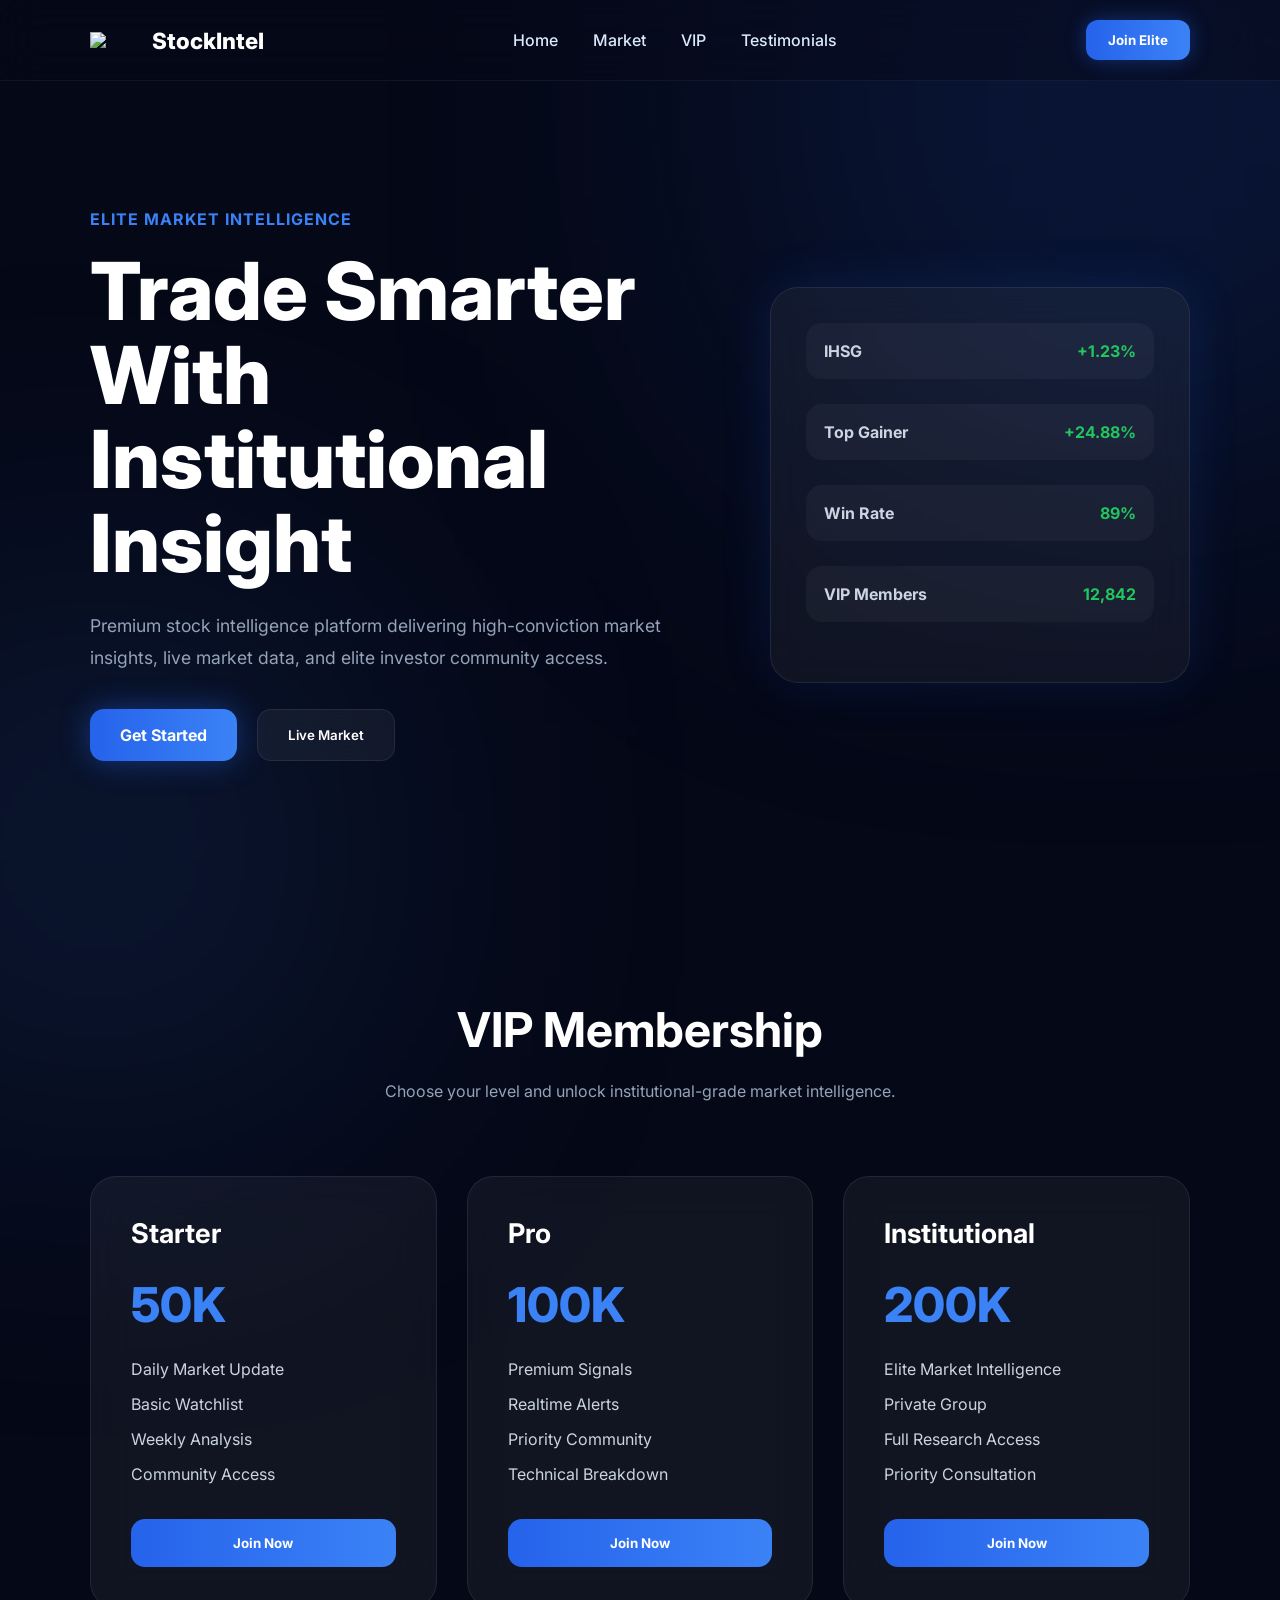
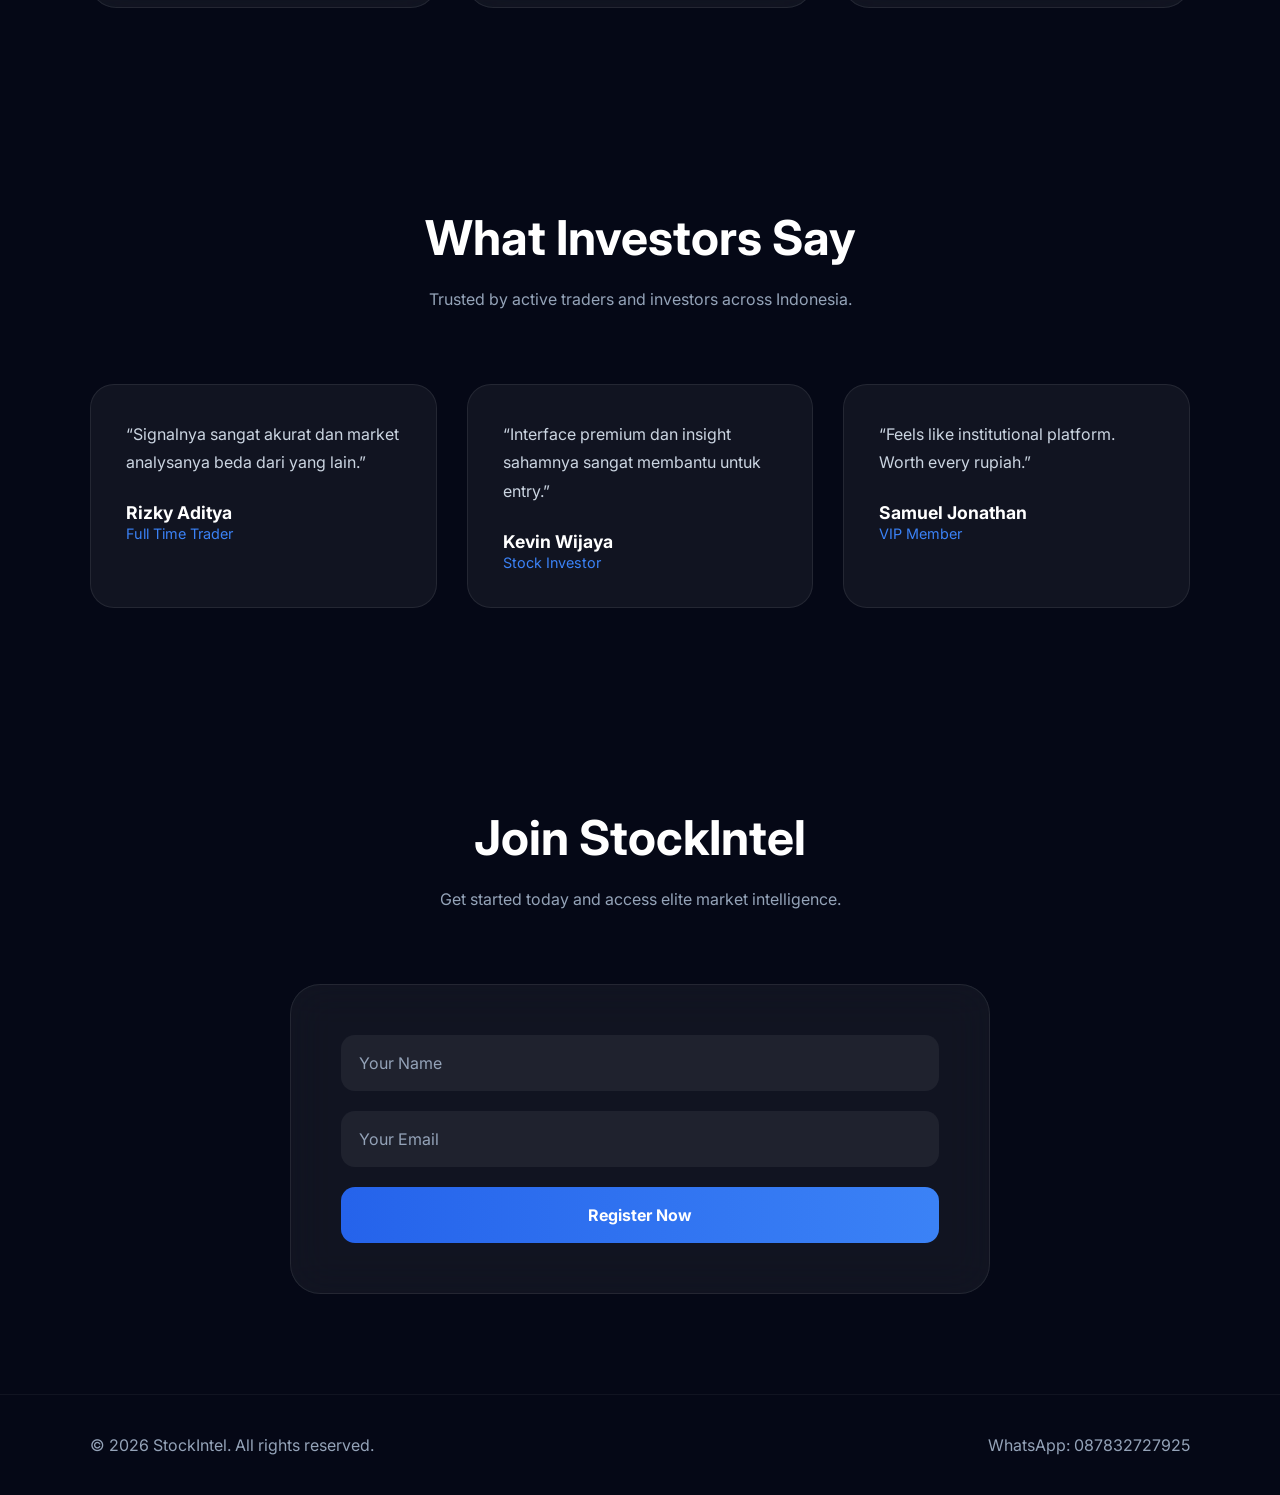
==== index.html @ 88338ad4 "Create index.html" ====
<!DOCTYPE html>
<html lang="en">
<head>
<meta charset="UTF-8" />
<meta name="viewport" content="width=device-width, initial-scale=1.0"/>

<title>StockIntel — Trade Smarter</title>

<link rel="preconnect" href="https://fonts.googleapis.com">
<link href="https://fonts.googleapis.com/css2?family=Inter:wght@300;400;500;600;700;800&display=swap" rel="stylesheet">

<style>

*{
margin:0;
padding:0;
box-sizing:border-box;
font-family:'Inter',sans-serif;
scroll-behavior:smooth;
}

body{
background:#050816;
color:white;
overflow-x:hidden;
}

/* SCROLLBAR */

::-webkit-scrollbar{
width:8px;
}

::-webkit-scrollbar-thumb{
background:#2563eb;
border-radius:20px;
}

/* BACKGROUND */

.bg-glow{
position:fixed;
width:700px;
height:700px;
background:#2563eb;
filter:blur(180px);
opacity:.18;
top:-250px;
right:-200px;
z-index:-1;
}

.bg-glow2{
position:fixed;
width:500px;
height:500px;
background:#3b82f6;
filter:blur(160px);
opacity:.15;
bottom:-200px;
left:-150px;
z-index:-1;
}

/* NAVBAR */

nav{
position:fixed;
top:0;
width:100%;
padding:20px 7%;
display:flex;
justify-content:space-between;
align-items:center;
backdrop-filter:blur(20px);
background:rgba(7,10,25,.45);
border-bottom:1px solid rgba(255,255,255,.05);
z-index:999;
}

.logo{
display:flex;
align-items:center;
gap:12px;
font-size:1.4rem;
font-weight:800;
color:white;
}

.logo img{
width:50px;
}

.nav-links{
display:flex;
gap:35px;
}

.nav-links a{
text-decoration:none;
color:#dbeafe;
font-weight:500;
transition:.3s;
}

.nav-links a:hover{
color:#3b82f6;
}

.nav-btn{
padding:12px 22px;
background:linear-gradient(to right,#2563eb,#3b82f6);
border:none;
border-radius:12px;
color:white;
font-weight:700;
cursor:pointer;
transition:.3s;
box-shadow:0 0 20px rgba(37,99,235,.4);
}

.nav-btn:hover{
transform:translateY(-3px);
}

/* HERO */

.hero{
min-height:100vh;
display:flex;
align-items:center;
justify-content:space-between;
padding:150px 7% 80px;
gap:60px;
}

.hero-text{
max-width:620px;
animation:fadeUp 1s ease;
}

.hero-text span{
color:#3b82f6;
font-weight:700;
letter-spacing:1px;
}

.hero-text h1{
font-size:5rem;
line-height:1.05;
margin-top:20px;
font-weight:800;
}

.hero-text p{
margin-top:25px;
font-size:1.1rem;
line-height:1.8;
color:#94a3b8;
}

.hero-buttons{
display:flex;
gap:20px;
margin-top:35px;
}

.btn-primary{
padding:16px 30px;
background:linear-gradient(to right,#2563eb,#3b82f6);
border:none;
border-radius:14px;
color:white;
font-weight:700;
cursor:pointer;
font-size:1rem;
box-shadow:0 0 30px rgba(37,99,235,.45);
transition:.3s;
}

.btn-primary:hover{
transform:translateY(-4px);
}

.btn-secondary{
padding:16px 30px;
background:rgba(255,255,255,.05);
border:1px solid rgba(255,255,255,.08);
backdrop-filter:blur(20px);
border-radius:14px;
color:white;
font-weight:600;
cursor:pointer;
transition:.3s;
}

.btn-secondary:hover{
background:rgba(255,255,255,.08);
}

.hero-card{
width:450px;
background:rgba(255,255,255,.05);
backdrop-filter:blur(20px);
border:1px solid rgba(255,255,255,.08);
border-radius:28px;
padding:35px;
box-shadow:0 0 50px rgba(37,99,235,.15);
animation:float 5s ease-in-out infinite;
}

.market-box{
display:flex;
justify-content:space-between;
margin-bottom:25px;
padding:18px;
background:rgba(255,255,255,.04);
border-radius:16px;
}

.market-box h3{
font-size:1rem;
color:#cbd5e1;
}

.market-box span{
color:#22c55e;
font-weight:700;
}

/* SECTION */

section{
padding:100px 7%;
}

.section-title{
text-align:center;
margin-bottom:70px;
}

.section-title h2{
font-size:3rem;
margin-bottom:18px;
}

.section-title p{
color:#94a3b8;
max-width:650px;
margin:auto;
line-height:1.8;
}

/* MEMBERSHIP */

.cards{
display:grid;
grid-template-columns:repeat(auto-fit,minmax(280px,1fr));
gap:30px;
}

.card{
background:rgba(255,255,255,.05);
backdrop-filter:blur(20px);
border:1px solid rgba(255,255,255,.08);
padding:40px;
border-radius:26px;
transition:.4s;
position:relative;
overflow:hidden;
}

.card:hover{
transform:translateY(-10px);
border-color:#3b82f6;
}

.card h3{
font-size:1.7rem;
margin-bottom:10px;
}

.price{
font-size:3rem;
font-weight:800;
margin:25px 0;
color:#3b82f6;
}

.card ul{
list-style:none;
display:flex;
flex-direction:column;
gap:15px;
color:#cbd5e1;
margin-bottom:35px;
}

.card button{
width:100%;
padding:16px;
border:none;
border-radius:14px;
background:linear-gradient(to right,#2563eb,#3b82f6);
color:white;
font-weight:700;
cursor:pointer;
}

/* TESTIMONIAL */

.testimonials{
display:grid;
grid-template-columns:repeat(auto-fit,minmax(300px,1fr));
gap:30px;
}

.testi{
background:rgba(255,255,255,.05);
padding:35px;
border-radius:24px;
border:1px solid rgba(255,255,255,.08);
}

.testi p{
line-height:1.8;
color:#cbd5e1;
margin-bottom:25px;
}

.testi h4{
font-size:1.1rem;
}

.testi span{
color:#3b82f6;
font-size:.9rem;
}

/* FORM */

.form-box{
max-width:700px;
margin:auto;
background:rgba(255,255,255,.05);
padding:50px;
border-radius:30px;
border:1px solid rgba(255,255,255,.08);
backdrop-filter:blur(20px);
}

form{
display:flex;
flex-direction:column;
gap:20px;
}

input{
padding:18px;
border:none;
outline:none;
background:rgba(255,255,255,.06);
border-radius:14px;
color:white;
font-size:1rem;
}

input::placeholder{
color:#94a3b8;
}

form button{
padding:18px;
border:none;
border-radius:14px;
background:linear-gradient(to right,#2563eb,#3b82f6);
color:white;
font-weight:700;
font-size:1rem;
cursor:pointer;
}

/* FOOTER */

footer{
padding:40px 7%;
border-top:1px solid rgba(255,255,255,.05);
display:flex;
justify-content:space-between;
flex-wrap:wrap;
gap:20px;
color:#94a3b8;
}

/* ANIMATION */

@keyframes fadeUp{
from{
opacity:0;
transform:translateY(40px);
}
to{
opacity:1;
transform:translateY(0);
}
}

@keyframes float{
0%{
transform:translateY(0px);
}
50%{
transform:translateY(-15px);
}
100%{
transform:translateY(0px);
}
}

/* MOBILE */

@media(max-width:991px){

.hero{
flex-direction:column;
text-align:center;
padding-top:140px;
}

.hero-text h1{
font-size:3.5rem;
}

.hero-buttons{
justify-content:center;
}

.hero-card{
width:100%;
}

.nav-links{
display:none;
}

}

</style>
</head>

<body>

<div class="bg-glow"></div>
<div class="bg-glow2"></div>

<nav>

<div class="logo">
<img src="logo.png">
<span>StockIntel</span>
</div>

<div class="nav-links">
<a href="#">Home</a>
<a href="#market">Market</a>
<a href="#vip">VIP</a>
<a href="#testimonials">Testimonials</a>
</div>

<button class="nav-btn">Join Elite</button>

</nav>

<section class="hero">

<div class="hero-text">

<span>ELITE MARKET INTELLIGENCE</span>

<h1>
Trade Smarter <br>
With Institutional Insight
</h1>

<p>
Premium stock intelligence platform delivering high-conviction market insights, live market data, and elite investor community access.
</p>

<div class="hero-buttons">

<button class="btn-primary">
Get Started
</button>

<button class="btn-secondary">
Live Market
</button>

</div>

</div>

<div class="hero-card">

<div class="market-box">
<div>
<h3>IHSG</h3>
</div>
<span>+1.23%</span>
</div>

<div class="market-box">
<div>
<h3>Top Gainer</h3>
</div>
<span>+24.88%</span>
</div>

<div class="market-box">
<div>
<h3>Win Rate</h3>
</div>
<span>89%</span>
</div>

<div class="market-box">
<div>
<h3>VIP Members</h3>
</div>
<span>12,842</span>
</div>

</div>

</section>

<section id="vip">

<div class="section-title">

<h2>VIP Membership</h2>

<p>
Choose your level and unlock institutional-grade market intelligence.
</p>

</div>

<div class="cards">

<div class="card">

<h3>Starter</h3>

<div class="price">
50K
</div>

<ul>
<li>Daily Market Update</li>
<li>Basic Watchlist</li>
<li>Weekly Analysis</li>
<li>Community Access</li>
</ul>

<button>Join Now</button>

</div>

<div class="card">

<h3>Pro</h3>

<div class="price">
100K
</div>

<ul>
<li>Premium Signals</li>
<li>Realtime Alerts</li>
<li>Priority Community</li>
<li>Technical Breakdown</li>
</ul>

<button>Join Now</button>

</div>

<div class="card">

<h3>Institutional</h3>

<div class="price">
200K
</div>

<ul>
<li>Elite Market Intelligence</li>
<li>Private Group</li>
<li>Full Research Access</li>
<li>Priority Consultation</li>
</ul>

<button>Join Now</button>

</div>

</div>

</section>

<section id="testimonials">

<div class="section-title">

<h2>What Investors Say</h2>

<p>
Trusted by active traders and investors across Indonesia.
</p>

</div>

<div class="testimonials">

<div class="testi">
<p>
“Signalnya sangat akurat dan market analysanya beda dari yang lain.”
</p>
<h4>Rizky Aditya</h4>
<span>Full Time Trader</span>
</div>

<div class="testi">
<p>
“Interface premium dan insight sahamnya sangat membantu untuk entry.”
</p>
<h4>Kevin Wijaya</h4>
<span>Stock Investor</span>
</div>

<div class="testi">
<p>
“Feels like institutional platform. Worth every rupiah.”
</p>
<h4>Samuel Jonathan</h4>
<span>VIP Member</span>
</div>

</div>

</section>

<section>

<div class="section-title">

<h2>Join StockIntel</h2>

<p>
Get started today and access elite market intelligence.
</p>

</div>

<div class="form-box">

<form id="form">

<input type="text" placeholder="Your Name" required>
<input type="email" placeholder="Your Email" required>

<button type="submit">
Register Now
</button>

</form>

</div>

</section>

<footer>

<div>
© 2026 StockIntel. All rights reserved.
</div>

<div>
WhatsApp: 087832727925
</div>

</footer>

<script>

document.querySelectorAll("button").forEach(btn=>{

btn.addEventListener("mouseenter",()=>{
btn.style.transform="translateY(-4px)";
})

btn.addEventListener("mouseleave",()=>{
btn.style.transform="translateY(0px)";
})

})

document.getElementById("form").addEventListener("submit",(e)=>{

e.preventDefault()

window.open("https://wa.me/6287832727925","_blank")

})

</script>

</body>
</html>
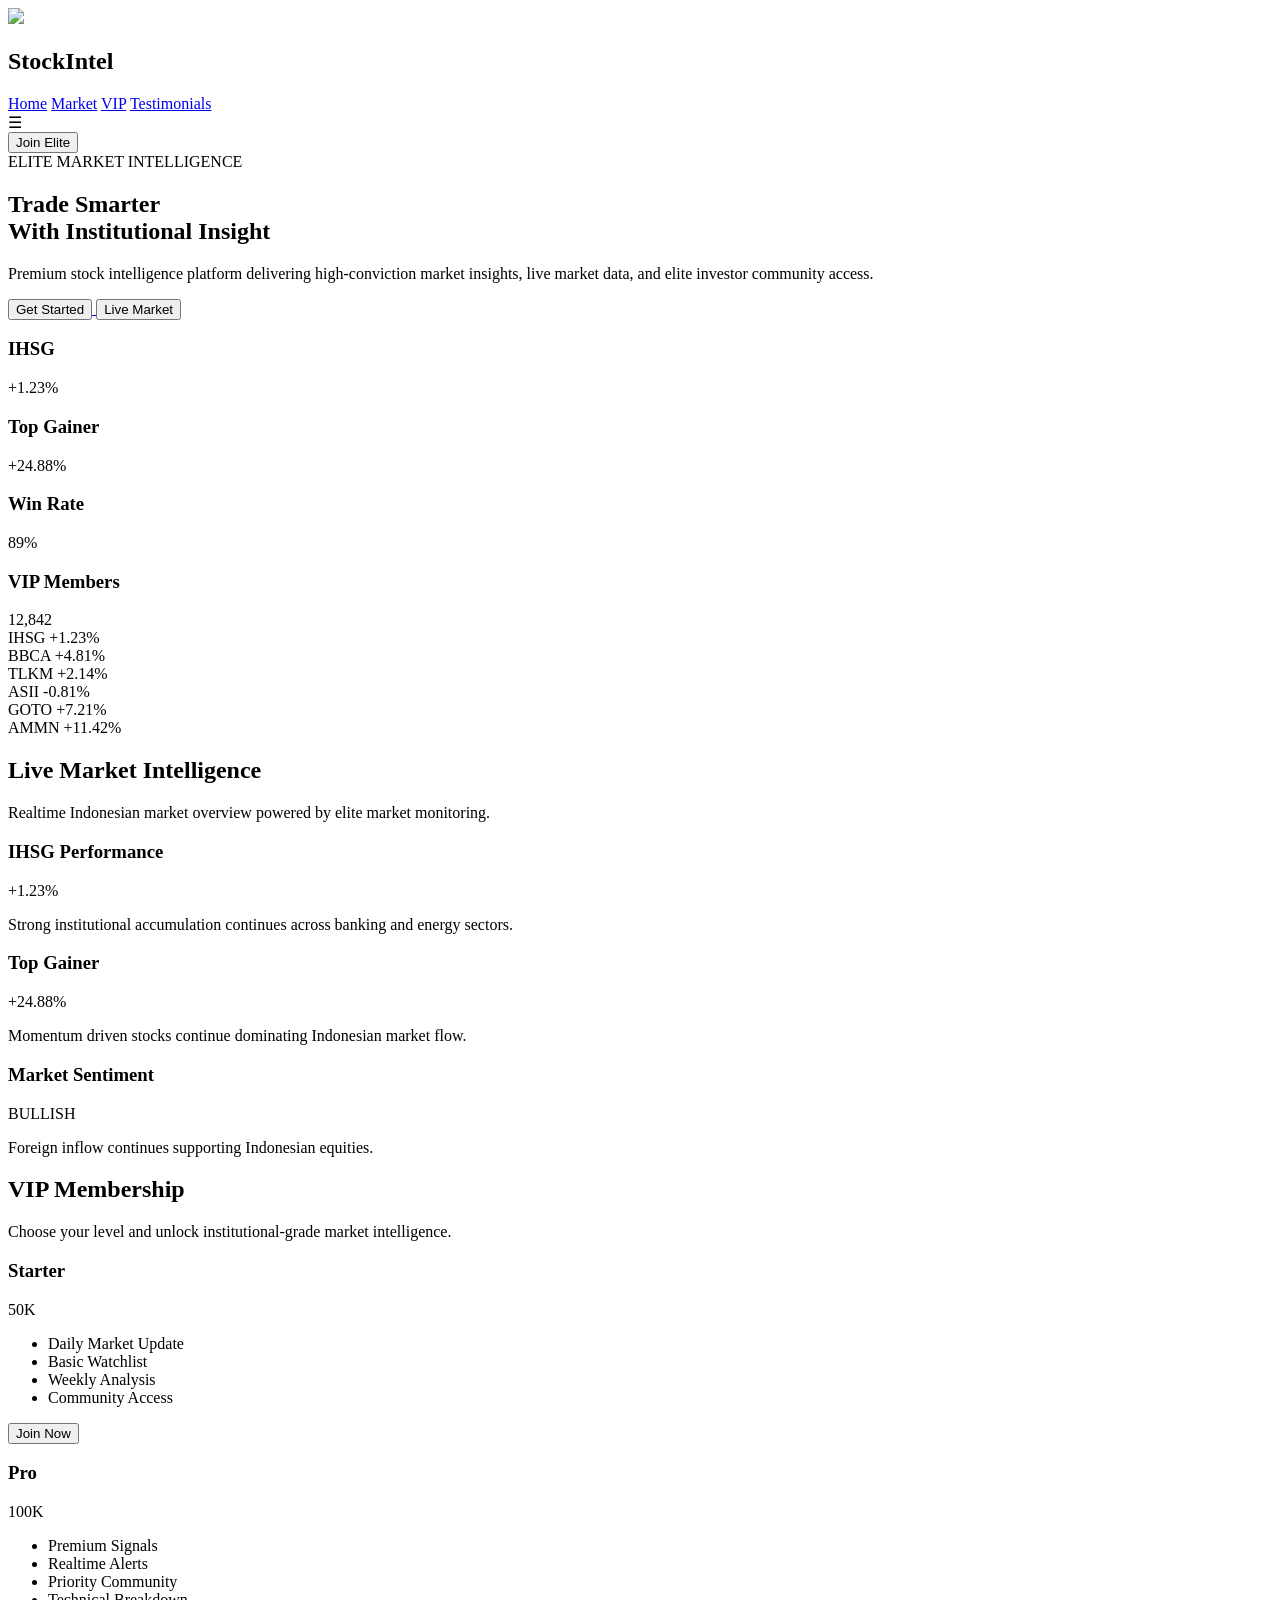
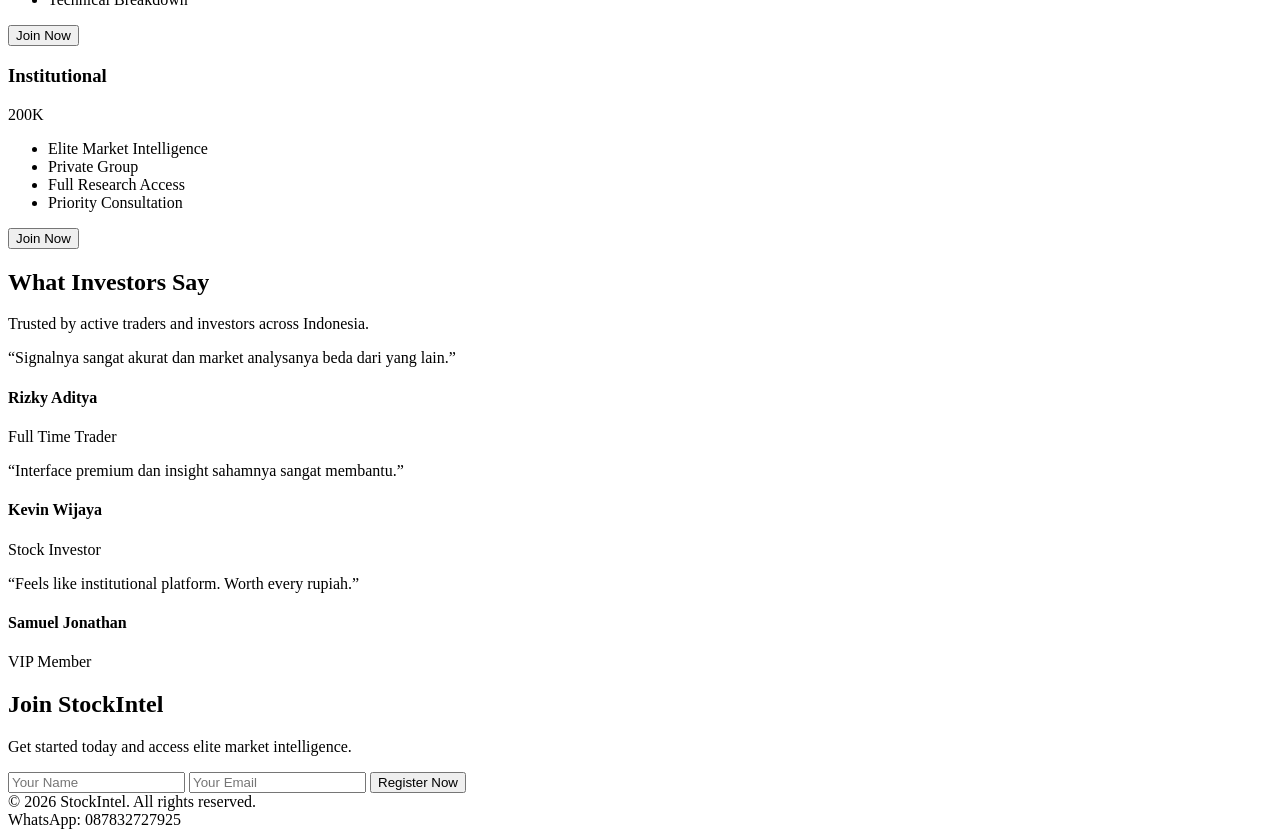
==== commit 17416d32: "Update index.html" ====
--- a/index.html
+++ b/index.html
@@ -1,451 +1,17 @@
 <!DOCTYPE html>
 <html lang="en">
 <head>
-<meta charset="UTF-8" />
-<meta name="viewport" content="width=device-width, initial-scale=1.0"/>
+
+<meta charset="UTF-8">
+<meta name="viewport" content="width=device-width, initial-scale=1.0">
 
 <title>StockIntel — Trade Smarter</title>
 
 <link rel="preconnect" href="https://fonts.googleapis.com">
 <link href="https://fonts.googleapis.com/css2?family=Inter:wght@300;400;500;600;700;800&display=swap" rel="stylesheet">
 
-<style>
-
-*{
-margin:0;
-padding:0;
-box-sizing:border-box;
-font-family:'Inter',sans-serif;
-scroll-behavior:smooth;
-}
-
-body{
-background:#050816;
-color:white;
-overflow-x:hidden;
-}
-
-/* SCROLLBAR */
-
-::-webkit-scrollbar{
-width:8px;
-}
-
-::-webkit-scrollbar-thumb{
-background:#2563eb;
-border-radius:20px;
-}
-
-/* BACKGROUND */
-
-.bg-glow{
-position:fixed;
-width:700px;
-height:700px;
-background:#2563eb;
-filter:blur(180px);
-opacity:.18;
-top:-250px;
-right:-200px;
-z-index:-1;
-}
-
-.bg-glow2{
-position:fixed;
-width:500px;
-height:500px;
-background:#3b82f6;
-filter:blur(160px);
-opacity:.15;
-bottom:-200px;
-left:-150px;
-z-index:-1;
-}
-
-/* NAVBAR */
-
-nav{
-position:fixed;
-top:0;
-width:100%;
-padding:20px 7%;
-display:flex;
-justify-content:space-between;
-align-items:center;
-backdrop-filter:blur(20px);
-background:rgba(7,10,25,.45);
-border-bottom:1px solid rgba(255,255,255,.05);
-z-index:999;
-}
-
-.logo{
-display:flex;
-align-items:center;
-gap:12px;
-font-size:1.4rem;
-font-weight:800;
-color:white;
-}
-
-.logo img{
-width:50px;
-}
-
-.nav-links{
-display:flex;
-gap:35px;
-}
-
-.nav-links a{
-text-decoration:none;
-color:#dbeafe;
-font-weight:500;
-transition:.3s;
-}
-
-.nav-links a:hover{
-color:#3b82f6;
-}
-
-.nav-btn{
-padding:12px 22px;
-background:linear-gradient(to right,#2563eb,#3b82f6);
-border:none;
-border-radius:12px;
-color:white;
-font-weight:700;
-cursor:pointer;
-transition:.3s;
-box-shadow:0 0 20px rgba(37,99,235,.4);
-}
-
-.nav-btn:hover{
-transform:translateY(-3px);
-}
-
-/* HERO */
-
-.hero{
-min-height:100vh;
-display:flex;
-align-items:center;
-justify-content:space-between;
-padding:150px 7% 80px;
-gap:60px;
-}
-
-.hero-text{
-max-width:620px;
-animation:fadeUp 1s ease;
-}
-
-.hero-text span{
-color:#3b82f6;
-font-weight:700;
-letter-spacing:1px;
-}
-
-.hero-text h1{
-font-size:5rem;
-line-height:1.05;
-margin-top:20px;
-font-weight:800;
-}
-
-.hero-text p{
-margin-top:25px;
-font-size:1.1rem;
-line-height:1.8;
-color:#94a3b8;
-}
-
-.hero-buttons{
-display:flex;
-gap:20px;
-margin-top:35px;
-}
-
-.btn-primary{
-padding:16px 30px;
-background:linear-gradient(to right,#2563eb,#3b82f6);
-border:none;
-border-radius:14px;
-color:white;
-font-weight:700;
-cursor:pointer;
-font-size:1rem;
-box-shadow:0 0 30px rgba(37,99,235,.45);
-transition:.3s;
-}
-
-.btn-primary:hover{
-transform:translateY(-4px);
-}
-
-.btn-secondary{
-padding:16px 30px;
-background:rgba(255,255,255,.05);
-border:1px solid rgba(255,255,255,.08);
-backdrop-filter:blur(20px);
-border-radius:14px;
-color:white;
-font-weight:600;
-cursor:pointer;
-transition:.3s;
-}
-
-.btn-secondary:hover{
-background:rgba(255,255,255,.08);
-}
-
-.hero-card{
-width:450px;
-background:rgba(255,255,255,.05);
-backdrop-filter:blur(20px);
-border:1px solid rgba(255,255,255,.08);
-border-radius:28px;
-padding:35px;
-box-shadow:0 0 50px rgba(37,99,235,.15);
-animation:float 5s ease-in-out infinite;
-}
-
-.market-box{
-display:flex;
-justify-content:space-between;
-margin-bottom:25px;
-padding:18px;
-background:rgba(255,255,255,.04);
-border-radius:16px;
-}
-
-.market-box h3{
-font-size:1rem;
-color:#cbd5e1;
-}
-
-.market-box span{
-color:#22c55e;
-font-weight:700;
-}
-
-/* SECTION */
-
-section{
-padding:100px 7%;
-}
-
-.section-title{
-text-align:center;
-margin-bottom:70px;
-}
-
-.section-title h2{
-font-size:3rem;
-margin-bottom:18px;
-}
-
-.section-title p{
-color:#94a3b8;
-max-width:650px;
-margin:auto;
-line-height:1.8;
-}
-
-/* MEMBERSHIP */
-
-.cards{
-display:grid;
-grid-template-columns:repeat(auto-fit,minmax(280px,1fr));
-gap:30px;
-}
-
-.card{
-background:rgba(255,255,255,.05);
-backdrop-filter:blur(20px);
-border:1px solid rgba(255,255,255,.08);
-padding:40px;
-border-radius:26px;
-transition:.4s;
-position:relative;
-overflow:hidden;
-}
-
-.card:hover{
-transform:translateY(-10px);
-border-color:#3b82f6;
-}
-
-.card h3{
-font-size:1.7rem;
-margin-bottom:10px;
-}
-
-.price{
-font-size:3rem;
-font-weight:800;
-margin:25px 0;
-color:#3b82f6;
-}
-
-.card ul{
-list-style:none;
-display:flex;
-flex-direction:column;
-gap:15px;
-color:#cbd5e1;
-margin-bottom:35px;
-}
-
-.card button{
-width:100%;
-padding:16px;
-border:none;
-border-radius:14px;
-background:linear-gradient(to right,#2563eb,#3b82f6);
-color:white;
-font-weight:700;
-cursor:pointer;
-}
-
-/* TESTIMONIAL */
-
-.testimonials{
-display:grid;
-grid-template-columns:repeat(auto-fit,minmax(300px,1fr));
-gap:30px;
-}
-
-.testi{
-background:rgba(255,255,255,.05);
-padding:35px;
-border-radius:24px;
-border:1px solid rgba(255,255,255,.08);
-}
-
-.testi p{
-line-height:1.8;
-color:#cbd5e1;
-margin-bottom:25px;
-}
-
-.testi h4{
-font-size:1.1rem;
-}
-
-.testi span{
-color:#3b82f6;
-font-size:.9rem;
-}
-
-/* FORM */
-
-.form-box{
-max-width:700px;
-margin:auto;
-background:rgba(255,255,255,.05);
-padding:50px;
-border-radius:30px;
-border:1px solid rgba(255,255,255,.08);
-backdrop-filter:blur(20px);
-}
-
-form{
-display:flex;
-flex-direction:column;
-gap:20px;
-}
-
-input{
-padding:18px;
-border:none;
-outline:none;
-background:rgba(255,255,255,.06);
-border-radius:14px;
-color:white;
-font-size:1rem;
-}
-
-input::placeholder{
-color:#94a3b8;
-}
-
-form button{
-padding:18px;
-border:none;
-border-radius:14px;
-background:linear-gradient(to right,#2563eb,#3b82f6);
-color:white;
-font-weight:700;
-font-size:1rem;
-cursor:pointer;
-}
-
-/* FOOTER */
-
-footer{
-padding:40px 7%;
-border-top:1px solid rgba(255,255,255,.05);
-display:flex;
-justify-content:space-between;
-flex-wrap:wrap;
-gap:20px;
-color:#94a3b8;
-}
-
-/* ANIMATION */
-
-@keyframes fadeUp{
-from{
-opacity:0;
-transform:translateY(40px);
-}
-to{
-opacity:1;
-transform:translateY(0);
-}
-}
-
-@keyframes float{
-0%{
-transform:translateY(0px);
-}
-50%{
-transform:translateY(-15px);
-}
-100%{
-transform:translateY(0px);
-}
-}
-
-/* MOBILE */
-
-@media(max-width:991px){
-
-.hero{
-flex-direction:column;
-text-align:center;
-padding-top:140px;
-}
-
-.hero-text h1{
-font-size:3.5rem;
-}
-
-.hero-buttons{
-justify-content:center;
-}
-
-.hero-card{
-width:100%;
-}
-
-.nav-links{
-display:none;
-}
-
-}
-
-</style>
+<link rel="stylesheet" href="style.css">
+
 </head>
 
 <body>
@@ -457,7 +23,7 @@
 
 <div class="logo">
 <img src="logo.png">
-<span>StockIntel</span>
+<h2>StockIntel</h2>
 </div>
 
 <div class="nav-links">
@@ -467,7 +33,13 @@
 <a href="#testimonials">Testimonials</a>
 </div>
 
-<button class="nav-btn">Join Elite</button>
+<div class="menu-toggle">☰</div>
+
+<a href="payment.html">
+<button class="nav-btn glow-btn">
+Join Elite
+</button>
+</a>
 
 </nav>
 
@@ -488,13 +60,17 @@
 
 <div class="hero-buttons">
 
-<button class="btn-primary">
+<a href="payment.html">
+<button class="btn-primary glow-btn">
 Get Started
 </button>
-
+</a>
+
+<a href="#market">
 <button class="btn-secondary">
 Live Market
 </button>
+</a>
 
 </div>
 
@@ -503,31 +79,115 @@
 <div class="hero-card">
 
 <div class="market-box">
-<div>
 <h3>IHSG</h3>
-</div>
 <span>+1.23%</span>
 </div>
 
 <div class="market-box">
-<div>
 <h3>Top Gainer</h3>
-</div>
 <span>+24.88%</span>
 </div>
 
 <div class="market-box">
-<div>
 <h3>Win Rate</h3>
-</div>
 <span>89%</span>
 </div>
 
 <div class="market-box">
-<div>
 <h3>VIP Members</h3>
-</div>
 <span>12,842</span>
+</div>
+
+</div>
+
+</section>
+
+<div class="ticker-wrapper">
+
+<div class="ticker">
+
+<div class="ticker-item">
+IHSG <span class="green">+1.23%</span>
+</div>
+
+<div class="ticker-item">
+BBCA <span class="green">+4.81%</span>
+</div>
+
+<div class="ticker-item">
+TLKM <span class="green">+2.14%</span>
+</div>
+
+<div class="ticker-item">
+ASII <span class="red">-0.81%</span>
+</div>
+
+<div class="ticker-item">
+GOTO <span class="green">+7.21%</span>
+</div>
+
+<div class="ticker-item">
+AMMN <span class="green">+11.42%</span>
+</div>
+
+</div>
+
+</div>
+
+<section id="market">
+
+<div class="section-title">
+
+<h2>Live Market Intelligence</h2>
+
+<p>
+Realtime Indonesian market overview powered by elite market monitoring.
+</p>
+
+</div>
+
+<div class="market-grid">
+
+<div class="market-card">
+
+<h3>IHSG Performance</h3>
+
+<div class="big green">
++1.23%
+</div>
+
+<p>
+Strong institutional accumulation continues across banking and energy sectors.
+</p>
+
+</div>
+
+<div class="market-card">
+
+<h3>Top Gainer</h3>
+
+<div class="big green">
++24.88%
+</div>
+
+<p>
+Momentum driven stocks continue dominating Indonesian market flow.
+</p>
+
+</div>
+
+<div class="market-card">
+
+<h3>Market Sentiment</h3>
+
+<div class="big">
+BULLISH
+</div>
+
+<p>
+Foreign inflow continues supporting Indonesian equities.
+</p>
+
 </div>
 
 </div>
@@ -563,7 +223,11 @@
 <li>Community Access</li>
 </ul>
 
-<button>Join Now</button>
+<a href="payment.html">
+<button class="glow-btn">
+Join Now
+</button>
+</a>
 
 </div>
 
@@ -582,7 +246,11 @@
 <li>Technical Breakdown</li>
 </ul>
 
-<button>Join Now</button>
+<a href="payment.html">
+<button class="glow-btn">
+Join Now
+</button>
+</a>
 
 </div>
 
@@ -601,7 +269,11 @@
 <li>Priority Consultation</li>
 </ul>
 
-<button>Join Now</button>
+<a href="payment.html">
+<button class="glow-btn">
+Join Now
+</button>
+</a>
 
 </div>
 
@@ -633,7 +305,7 @@
 
 <div class="testi">
 <p>
-“Interface premium dan insight sahamnya sangat membantu untuk entry.”
+“Interface premium dan insight sahamnya sangat membantu.”
 </p>
 <h4>Kevin Wijaya</h4>
 <span>Stock Investor</span>
@@ -670,7 +342,7 @@
 <input type="text" placeholder="Your Name" required>
 <input type="email" placeholder="Your Email" required>
 
-<button type="submit">
+<button type="submit" class="glow-btn">
 Register Now
 </button>
 
@@ -692,29 +364,7 @@
 
 </footer>
 
-<script>
-
-document.querySelectorAll("button").forEach(btn=>{
-
-btn.addEventListener("mouseenter",()=>{
-btn.style.transform="translateY(-4px)";
-})
-
-btn.addEventListener("mouseleave",()=>{
-btn.style.transform="translateY(0px)";
-})
-
-})
-
-document.getElementById("form").addEventListener("submit",(e)=>{
-
-e.preventDefault()
-
-window.open("https://wa.me/6287832727925","_blank")
-
-})
-
-</script>
+<script src="script.js"></script>
 
 </body>
-</html>
+  </html>
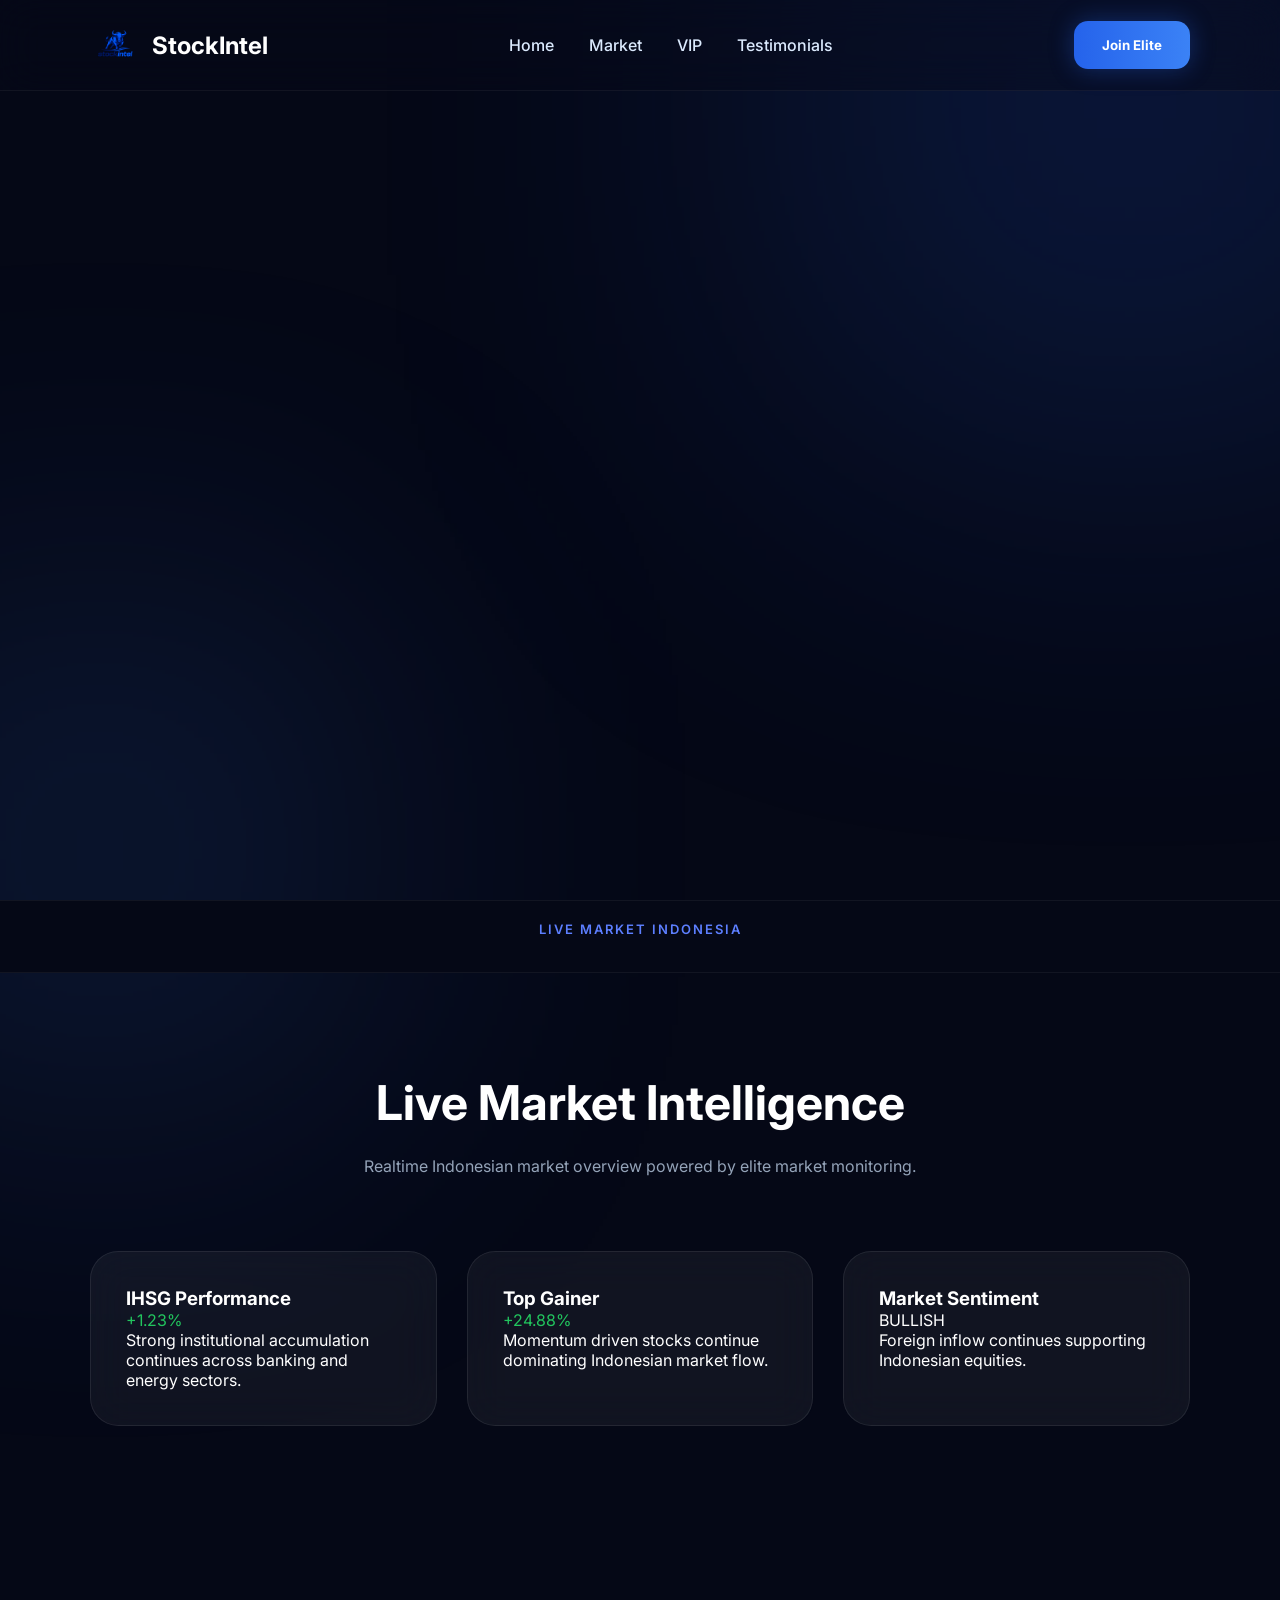
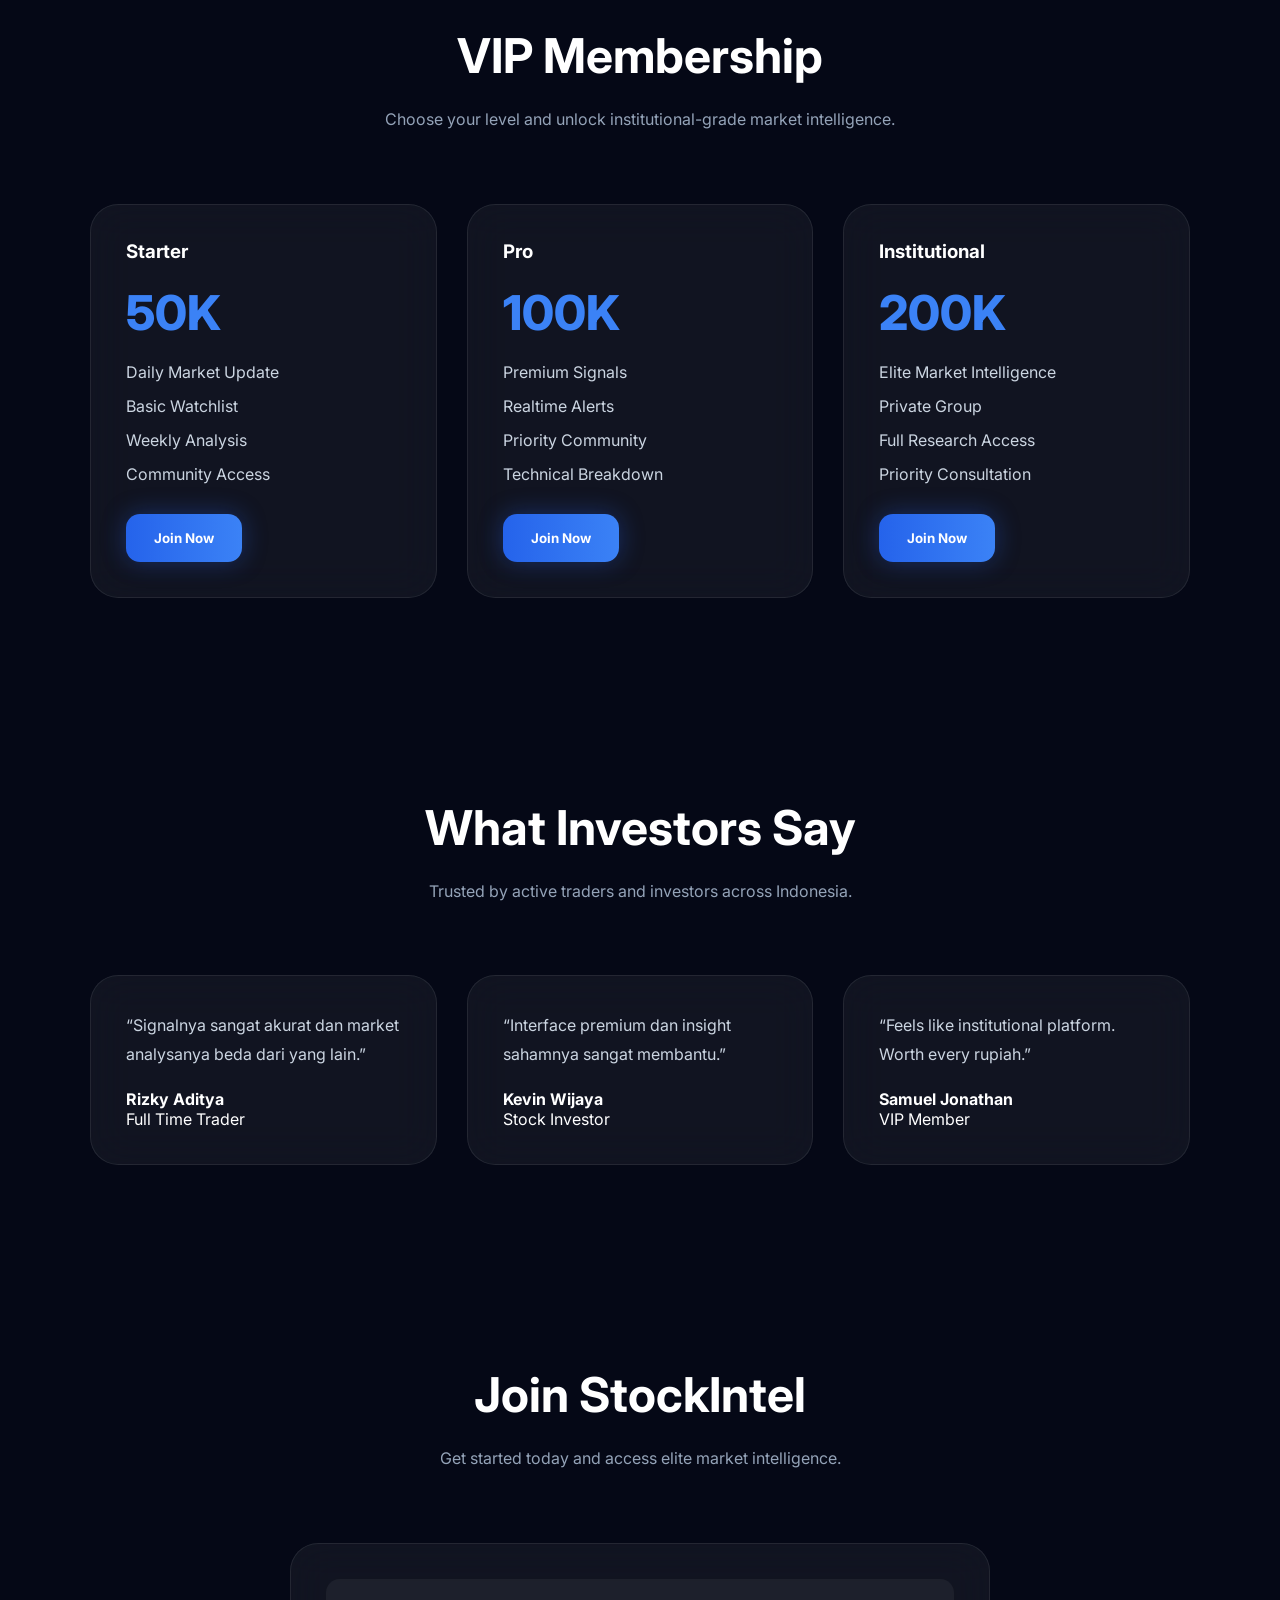
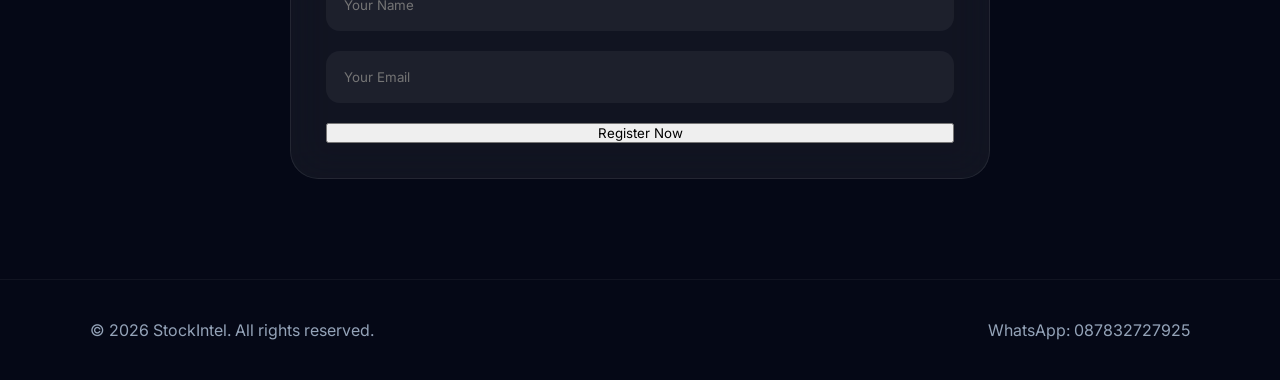
==== commit 078ed880: "Update index.html" ====
--- a/index.html
+++ b/index.html
@@ -47,94 +47,64 @@
 
 <div class="hero-text">
 
-<span>ELITE MARKET INTELLIGENCE</span>
-
-<h1>
-Trade Smarter <br>
-With Institutional Insight
-</h1>
-
-<p>
-Premium stock intelligence platform delivering high-conviction market insights, live market data, and elite investor community access.
-</p>
-
-<div class="hero-buttons">
-
-<a href="payment.html">
-<button class="btn-primary glow-btn">
-Get Started
-</button>
-</a>
-
-<a href="#market">
-<button class="btn-secondary">
-Live Market
-</button>
-</a>
-
-</div>
-
-</div>
-
-<div class="hero-card">
-
-<div class="market-box">
-<h3>IHSG</h3>
-<span>+1.23%</span>
-</div>
-
-<div class="market-box">
-<h3>Top Gainer</h3>
-<span>+24.88%</span>
-</div>
-
-<div class="market-box">
-<h3>Win Rate</h3>
-<span>89%</span>
-</div>
-
-<div class="market-box">
-<h3>VIP Members</h3>
-<span>12,842</span>
-</div>
-
-</div>
-
-</section>
-
-<div class="ticker-wrapper">
-
-<div class="ticker">
-
-<div class="ticker-item">
-IHSG <span class="green">+1.23%</span>
-</div>
-
-<div class="ticker-item">
-BBCA <span class="green">+4.81%</span>
-</div>
-
-<div class="ticker-item">
-TLKM <span class="green">+2.14%</span>
-</div>
-
-<div class="ticker-item">
-ASII <span class="red">-0.81%</span>
-</div>
-
-<div class="ticker-item">
-GOTO <span class="green">+7.21%</span>
-</div>
-
-<div class="ticker-item">
-AMMN <span class="green">+11.42%</span>
-</div>
-
-</div>
-
-</div>
-
-<section id="market">
+</section> <!-- AKHIR HERO -->
+
+<!-- LIVE MARKET TICKER -->
+
+<style>
+.market-ticker-section{
+padding:20px 0;
+background:#050816;
+border-top:1px solid rgba(255,255,255,.05);
+border-bottom:1px solid rgba(255,255,255,.05);
+overflow:hidden;
+}
+
+.market-title{
+text-align:center;
+font-size:13px;
+font-weight:600;
+letter-spacing:2px;
+color:#5d7fff;
+margin-bottom:15px;
+text-transform:uppercase;
+}
+</style>
+
+<section class="market-ticker-section">
+
+<div class="market-title">
+LIVE MARKET INDONESIA
+</div>
+
+<div class="tradingview-widget-container">
+<div class="tradingview-widget-container__widget"></div>
+
+<script
+type="text/javascript"
+src="https://s3.tradingview.com/external-embedding/embed-widget-ticker-tape.js"
+async>
+{
+"symbols":[
+{"proName":"IDX:BBRI","title":"BBRI"},
+{"proName":"IDX:BMRI","title":"BMRI"},
+{"proName":"IDX:BBCA","title":"BBCA"},
+{"proName":"IDX:TLKM","title":"TLKM"},
+{"proName":"IDX:GOTO","title":"GOTO"}
+],
+"showSymbolLogo":true,
+"isTransparent":true,
+"displayMode":"adaptive",
+"colorTheme":"dark",
+"locale":"id"
+}
+</script>
+
+</div>
+
+</section>
+
+<section class="features">
 
 <div class="section-title">
 
--- a/style.css
+++ b/style.css
@@ -0,0 +1,579 @@
+*{
+margin:0;
+padding:0;
+box-sizing:border-box;
+font-family:'Inter',sans-serif;
+scroll-behavior:smooth;
+}
+
+body{
+background:#050816;
+color:white;
+overflow-x:hidden;
+}
+
+a{
+text-decoration:none;
+}
+
+.bg-glow{
+position:fixed;
+width:700px;
+height:700px;
+background:#2563eb;
+filter:blur(180px);
+opacity:.18;
+top:-250px;
+right:-200px;
+z-index:-1;
+}
+
+.bg-glow2{
+position:fixed;
+width:500px;
+height:500px;
+background:#3b82f6;
+filter:blur(160px);
+opacity:.15;
+bottom:-200px;
+left:-150px;
+z-index:-1;
+}
+
+nav{
+position:fixed;
+top:0;
+width:100%;
+padding:20px 7%;
+display:flex;
+justify-content:space-between;
+align-items:center;
+backdrop-filter:blur(20px);
+background:rgba(7,10,25,.45);
+border-bottom:1px solid rgba(255,255,255,.05);
+z-index:999;
+}
+
+.logo{
+display:flex;
+align-items:center;
+gap:12px;
+}
+
+.logo img{
+width:50px;
+}
+
+.nav-links{
+display:flex;
+gap:35px;
+}
+
+.nav-links a{
+color:#dbeafe;
+font-weight:500;
+}
+
+.nav-btn,
+.btn-primary,
+.card button,
+.pay-btn{
+padding:16px 28px;
+background:linear-gradient(to right,#2563eb,#3b82f6);
+border:none;
+border-radius:14px;
+color:white;
+font-weight:700;
+cursor:pointer;
+box-shadow:0 0 25px rgba(37,99,235,.35);
+}
+
+.hero{
+min-height:100vh;
+display:flex;
+justify-content:space-between;
+align-items:center;
+padding:150px 7%;
+gap:60px;
+}
+
+.hero-text h1{
+font-size:5rem;
+line-height:1.1;
+margin-top:20px;
+}
+
+.hero-text p{
+margin-top:25px;
+color:#94a3b8;
+line-height:1.8;
+}
+
+.hero-buttons{
+display:flex;
+gap:20px;
+margin-top:35px;
+}
+
+.btn-secondary{
+padding:16px 28px;
+background:rgba(255,255,255,.05);
+border:1px solid rgba(255,255,255,.08);
+border-radius:14px;
+color:white;
+cursor:pointer;
+}
+
+.hero-card{
+width:420px;
+background:rgba(255,255,255,.05);
+border:1px solid rgba(255,255,255,.08);
+border-radius:30px;
+padding:35px;
+backdrop-filter:blur(20px);
+}
+
+.market-box{
+display:flex;
+justify-content:space-between;
+padding:18px;
+margin-bottom:18px;
+background:rgba(255,255,255,.04);
+border-radius:14px;
+}
+
+.market-box span{
+color:#22c55e;
+font-weight:700;
+}
+
+.ticker-wrapper{
+overflow:hidden;
+padding:18px 0;
+border-top:1px solid rgba(255,255,255,.05);
+border-bottom:1px solid rgba(255,255,255,.05);
+}
+
+.ticker{
+display:flex;
+gap:50px;
+white-space:nowrap;
+animation:ticker 25s linear infinite;
+}
+
+@keyframes ticker{
+0%{
+transform:translateX(100%);
+}
+100%{
+transform:translateX(-100%);
+}
+}
+
+.green{
+color:#22c55e;
+}
+
+.red{
+color:#ef4444;
+}
+
+section{
+padding:100px 7%;
+}
+
+.section-title{
+text-align:center;
+margin-bottom:70px;
+}
+
+.section-title h2{
+font-size:3rem;
+margin-bottom:20px;
+}
+
+.section-title p{
+color:#94a3b8;
+max-width:700px;
+margin:auto;
+line-height:1.8;
+}
+
+.market-grid,
+.cards,
+.testimonials{
+display:grid;
+grid-template-columns:repeat(auto-fit,minmax(280px,1fr));
+gap:30px;
+}
+
+.market-card,
+.card,
+.testi,
+.form-box{
+background:rgba(255,255,255,.05);
+border:1px solid rgba(255,255,255,.08);
+border-radius:28px;
+padding:35px;
+backdrop-filter:blur(20px);
+}
+
+.price{
+font-size:3rem;
+font-weight:800;
+margin:20px 0;
+color:#3b82f6;
+}
+
+.card ul{
+list-style:none;
+display:flex;
+flex-direction:column;
+gap:14px;
+margin-bottom:30px;
+color:#cbd5e1;
+}
+
+.testi p{
+line-height:1.8;
+color:#cbd5e1;
+margin-bottom:20px;
+}
+
+.form-box{
+max-width:700px;
+margin:auto;
+}
+
+form{
+display:flex;
+flex-direction:column;
+gap:20px;
+}
+
+input{
+padding:18px;
+border:none;
+border-radius:14px;
+background:rgba(255,255,255,.05);
+color:white;
+}
+
+footer{
+padding:40px 7%;
+display:flex;
+justify-content:space-between;
+border-top:1px solid rgba(255,255,255,.05);
+color:#94a3b8;
+}
+
+.payment-container,
+.success-page{
+display:flex;
+justify-content:center;
+align-items:center;
+min-height:100vh;
+padding:40px;
+}
+
+.payment-box,
+.success-box{
+width:100%;
+max-width:550px;
+background:rgba(255,255,255,.05);
+border:1px solid rgba(255,255,255,.08);
+padding:40px;
+border-radius:30px;
+backdrop-filter:blur(20px);
+text-align:center;
+}
+
+.plan{
+display:flex;
+justify-content:space-between;
+padding:18px;
+margin-top:18px;
+background:rgba(255,255,255,.04);
+border-radius:14px;
+}
+
+.qris-box img{
+width:100%;
+max-width:320px;
+margin-top:30px;
+border-radius:20px;
+}
+
+.pay-btn{
+width:100%;
+margin-top:30px;
+}
+
+.menu-toggle{
+display:none;
+}
+
+/* ========================= */
+/* TABLET */
+/* ========================= */
+
+@media (max-width: 900px){
+
+.navbar{
+padding:15px 5%;
+}
+
+.logo h2{
+font-size:22px;
+}
+
+.logo img{
+width:45px;
+}
+
+.contact-btn{
+padding:10px 16px;
+font-size:13px;
+}
+
+.hero{
+grid-template-columns:1fr;
+padding:120px 5% 70px;
+gap:40px;
+text-align:center;
+min-height:auto;
+}
+
+.hero-left{
+order:2;
+}
+
+.hero-right{
+order:1;
+}
+
+.hero h1{
+font-size:48px;
+line-height:1.15;
+}
+
+.hero p{
+font-size:15px;
+}
+
+.hero-buttons{
+flex-direction:column;
+width:100%;
+}
+
+.join-btn,
+.preview-btn{
+width:100%;
+text-align:center;
+}
+
+.dashboard-card{
+padding:20px;
+}
+
+.chart{
+height:180px;
+}
+
+.stats{
+grid-template-columns:1fr 1fr;
+gap:10px;
+}
+
+.box{
+font-size:13px;
+padding:12px;
+}
+
+.features,
+.pricing,
+.testimonials{
+padding:70px 5%;
+}
+
+.features h2,
+.pricing h2,
+.testimonials h2{
+font-size:30px;
+}
+
+.feature-grid,
+.pricing-grid,
+.testimonial-grid{
+grid-template-columns:1fr;
+}
+
+.feature-card,
+.price-card,
+.testimonial{
+padding:25px;
+}
+
+.price{
+font-size:36px;
+}
+
+footer{
+padding:50px 5%;
+}
+
+.footer-logo img{
+width:70px;
+}
+
+}
+
+/* ========================= */
+/* MOBILE */
+/* ========================= */
+
+@media (max-width: 480px){
+
+.navbar{
+padding:15px 4%;
+}
+
+.logo{
+gap:8px;
+}
+
+.logo img{
+width:40px;
+}
+
+.logo h2{
+font-size:20px;
+}
+
+.contact-btn{
+display:none;
+}
+
+.hero{
+padding:100px 4% 60px;
+}
+
+.badge{
+font-size:11px;
+padding:8px 14px;
+}
+
+.hero h1{
+font-size:34px;
+line-height:1.2;
+}
+
+.hero p{
+font-size:14px;
+}
+
+.join-btn,
+.preview-btn{
+padding:14px 20px;
+font-size:14px;
+}
+
+.dashboard-card{
+padding:15px;
+border-radius:20px;
+}
+
+.chart{
+height:150px;
+}
+
+.stats{
+grid-template-columns:1fr;
+}
+
+.box{
+font-size:12px;
+padding:10px;
+}
+
+.features,
+.pricing,
+.testimonials{
+padding:60px 4%;
+}
+
+.features h2,
+.pricing h2,
+.testimonials h2{
+font-size:26px;
+margin-bottom:35px;
+}
+
+.feature-card,
+.price-card,
+.testimonial{
+padding:20px;
+border-radius:18px;
+}
+
+.price{
+font-size:30px;
+}
+
+.price-card ul{
+padding-left:15px;
+}
+
+.testimonial h3{
+font-size:30px;
+}
+
+footer{
+padding:40px 4%;
+}
+
+.footer-logo img{
+width:60px;
+}
+
+footer p{
+font-size:14px;
+}
+
+footer a{
+font-size:14px;
+}
+
+}
+
+/* ========================= */
+/* ANIMASI HALUS */
+/* ========================= */
+
+html{
+scroll-behavior:smooth;
+}
+
+.join-btn,
+.preview-btn,
+.price-card,
+.feature-card,
+.testimonial,
+.contact-btn{
+transition:all .3s ease;
+}
+
+.join-btn:hover,
+.contact-btn:hover{
+transform:translateY(-3px);
+}
+
+.preview-btn:hover{
+border-color:#1d4fff;
+}
+
+.price-card:hover,
+.feature-card:hover,
+.testimonial:hover{
+transform:translateY(-8px);
+}
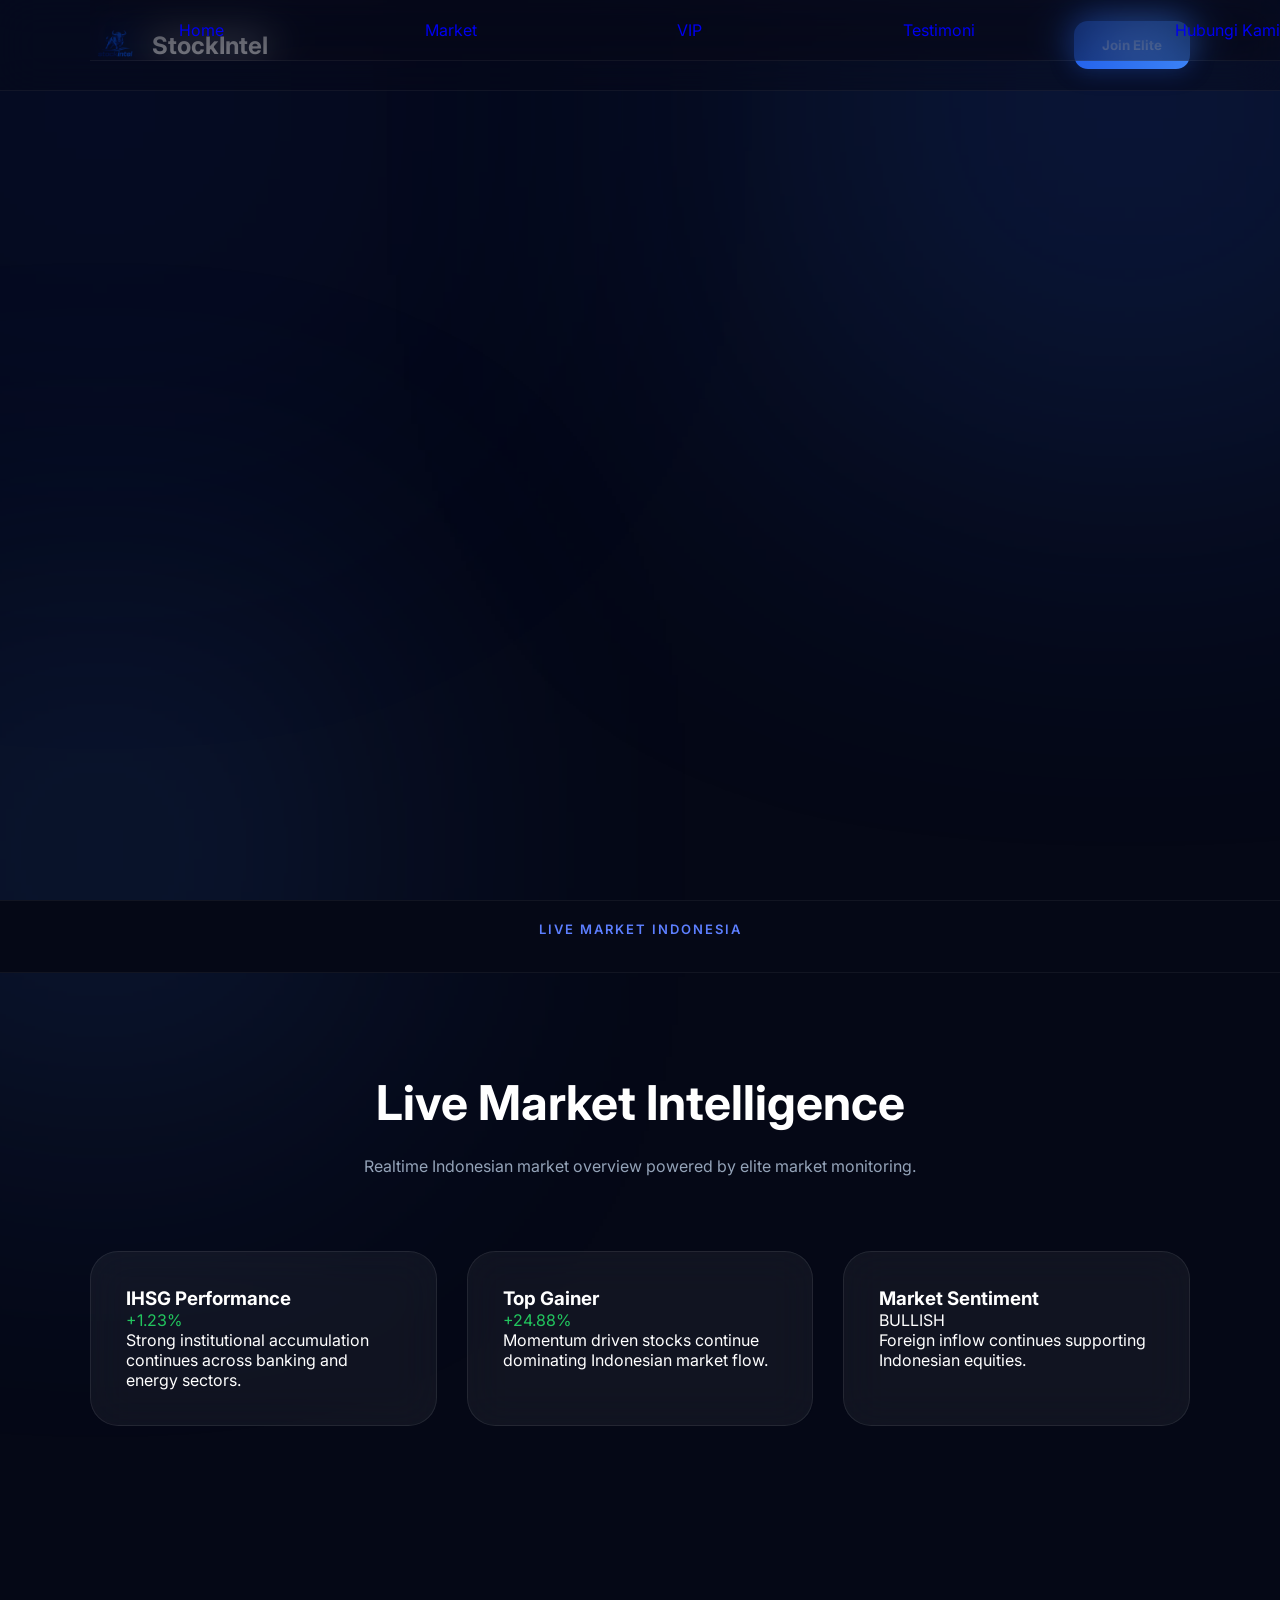
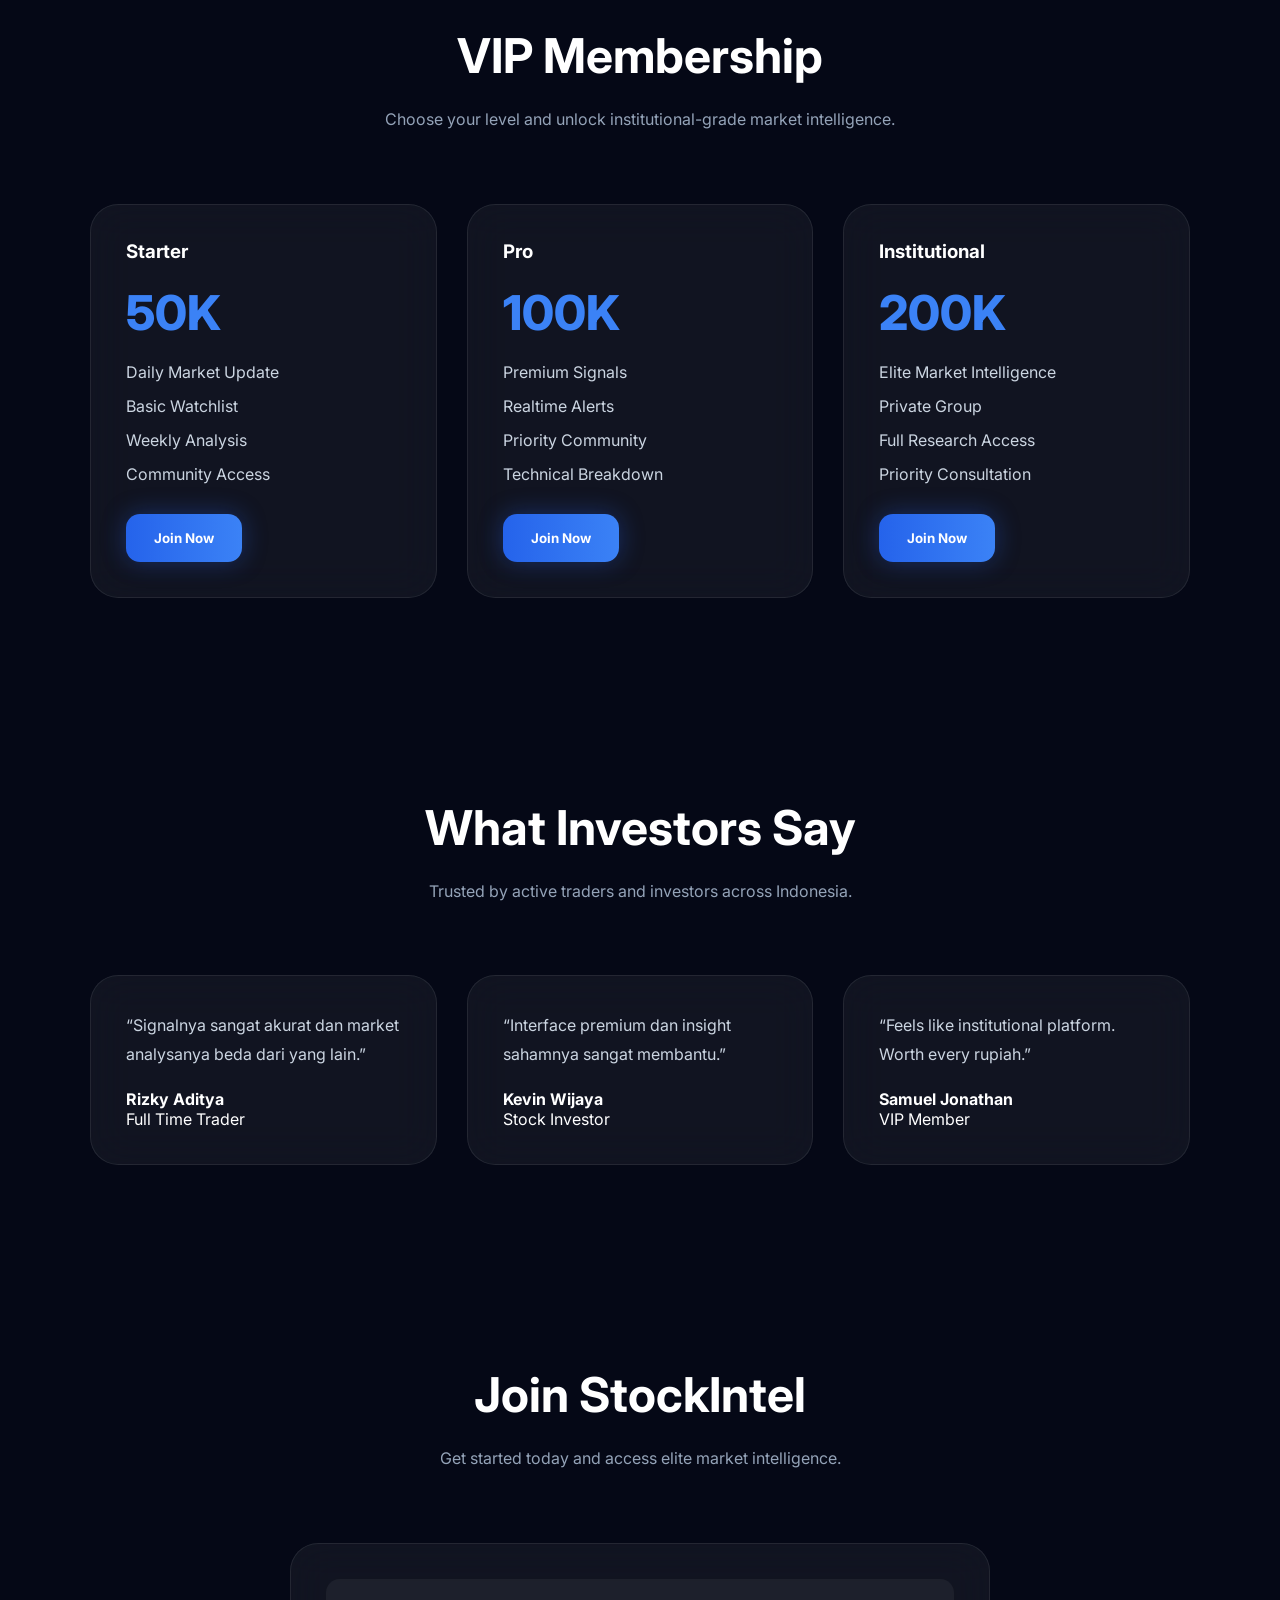
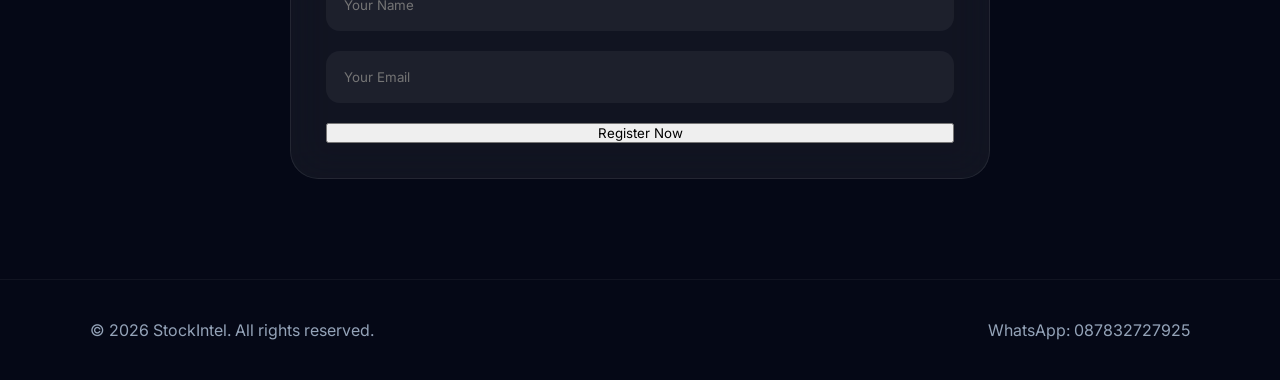
==== commit 64226e4a: "Update index.html" ====
--- a/index.html
+++ b/index.html
@@ -26,12 +26,19 @@
 <h2>StockIntel</h2>
 </div>
 
-<div class="nav-links">
+<div class="menu-toggle" onclick="toggleMenu()">
+☰
+</div>
+
+<nav id="mobileMenu">
+
 <a href="#">Home</a>
 <a href="#market">Market</a>
-<a href="#vip">VIP</a>
-<a href="#testimonials">Testimonials</a>
-</div>
+<a href="login.html">VIP</a>
+<a href="#testimoni">Testimoni</a>
+<a href="https://wa.me/6287832727925">Hubungi Kami</a>
+
+</nav>
 
 <div class="menu-toggle">☰</div>
 
--- a/style.css
+++ b/style.css
@@ -577,3 +577,17 @@
 .testimonial:hover{
 transform:translateY(-8px);
 }
+
+body::before{
+content:'';
+position:fixed;
+width:500px;
+height:500px;
+background:#1d4fff;
+filter:blur(200px);
+opacity:.12;
+top:-150px;
+left:-150px;
+pointer-events:none;
+z-index:-1;
+}
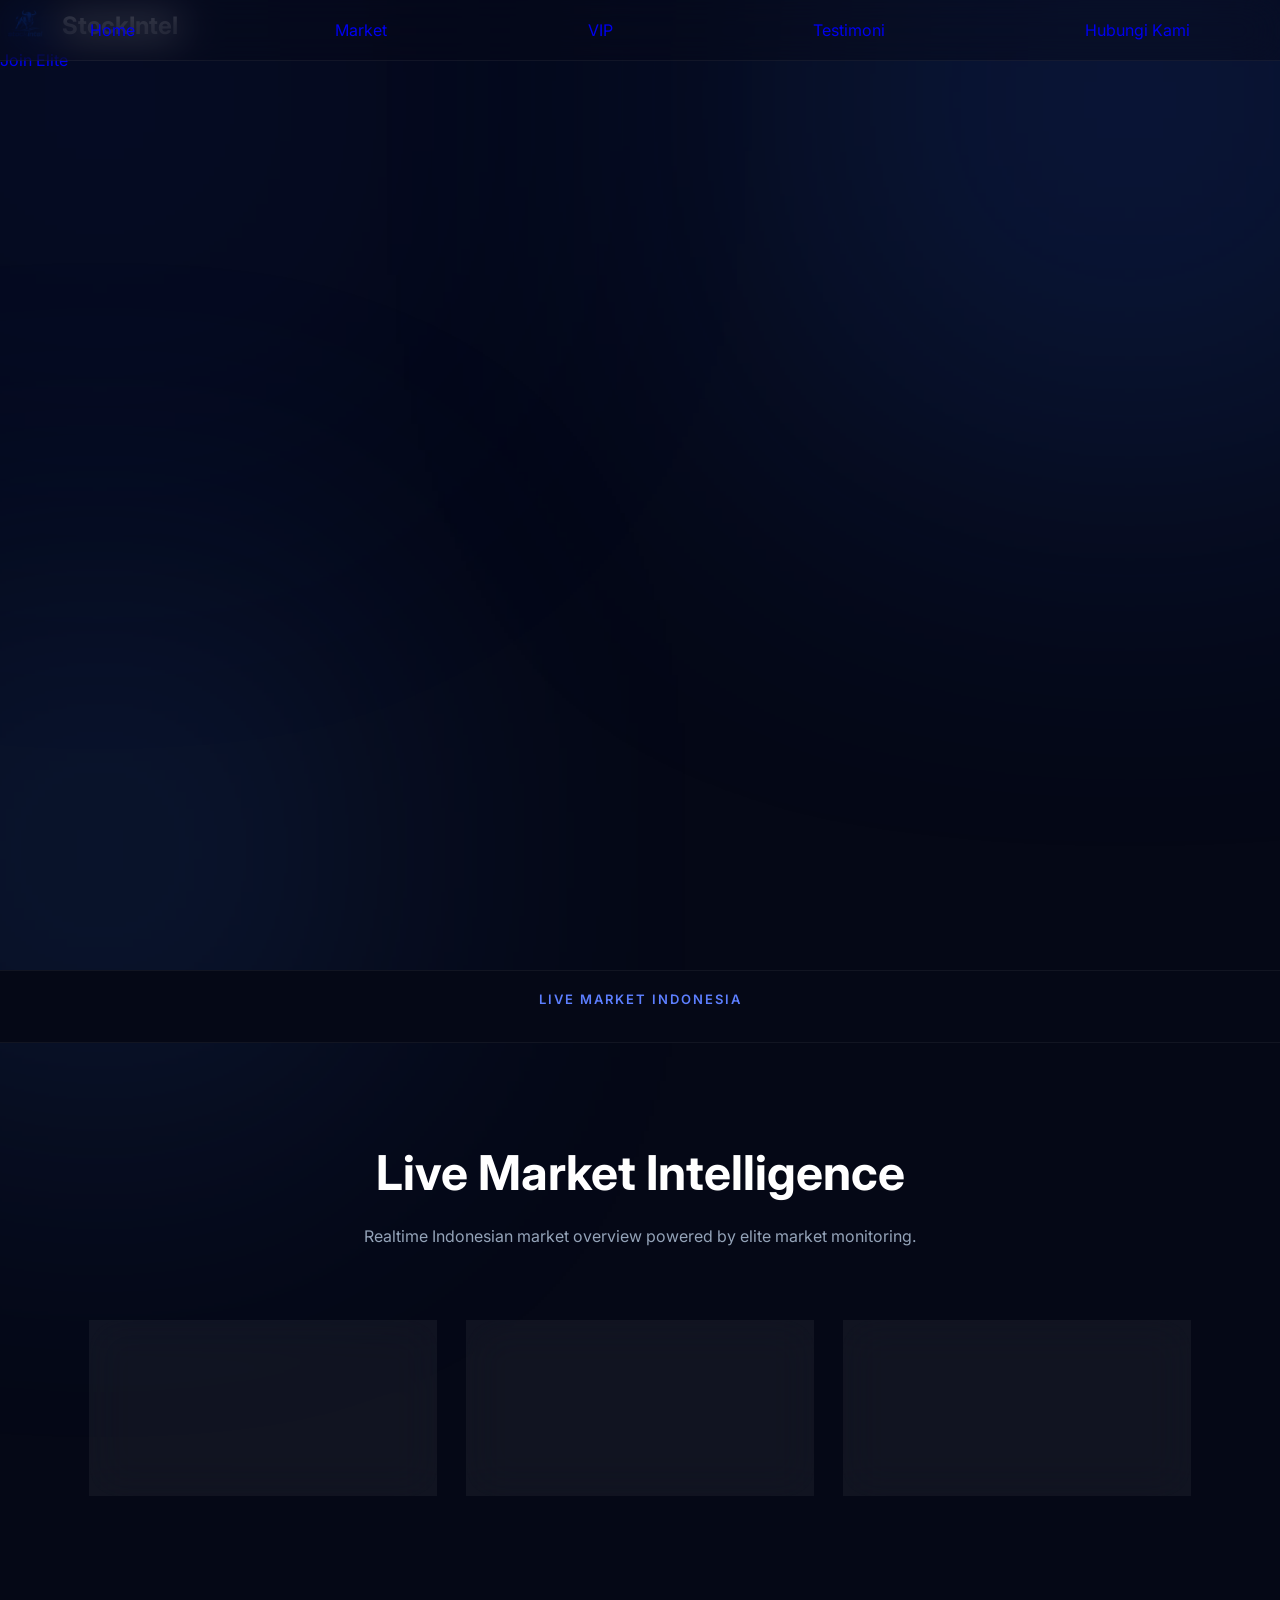
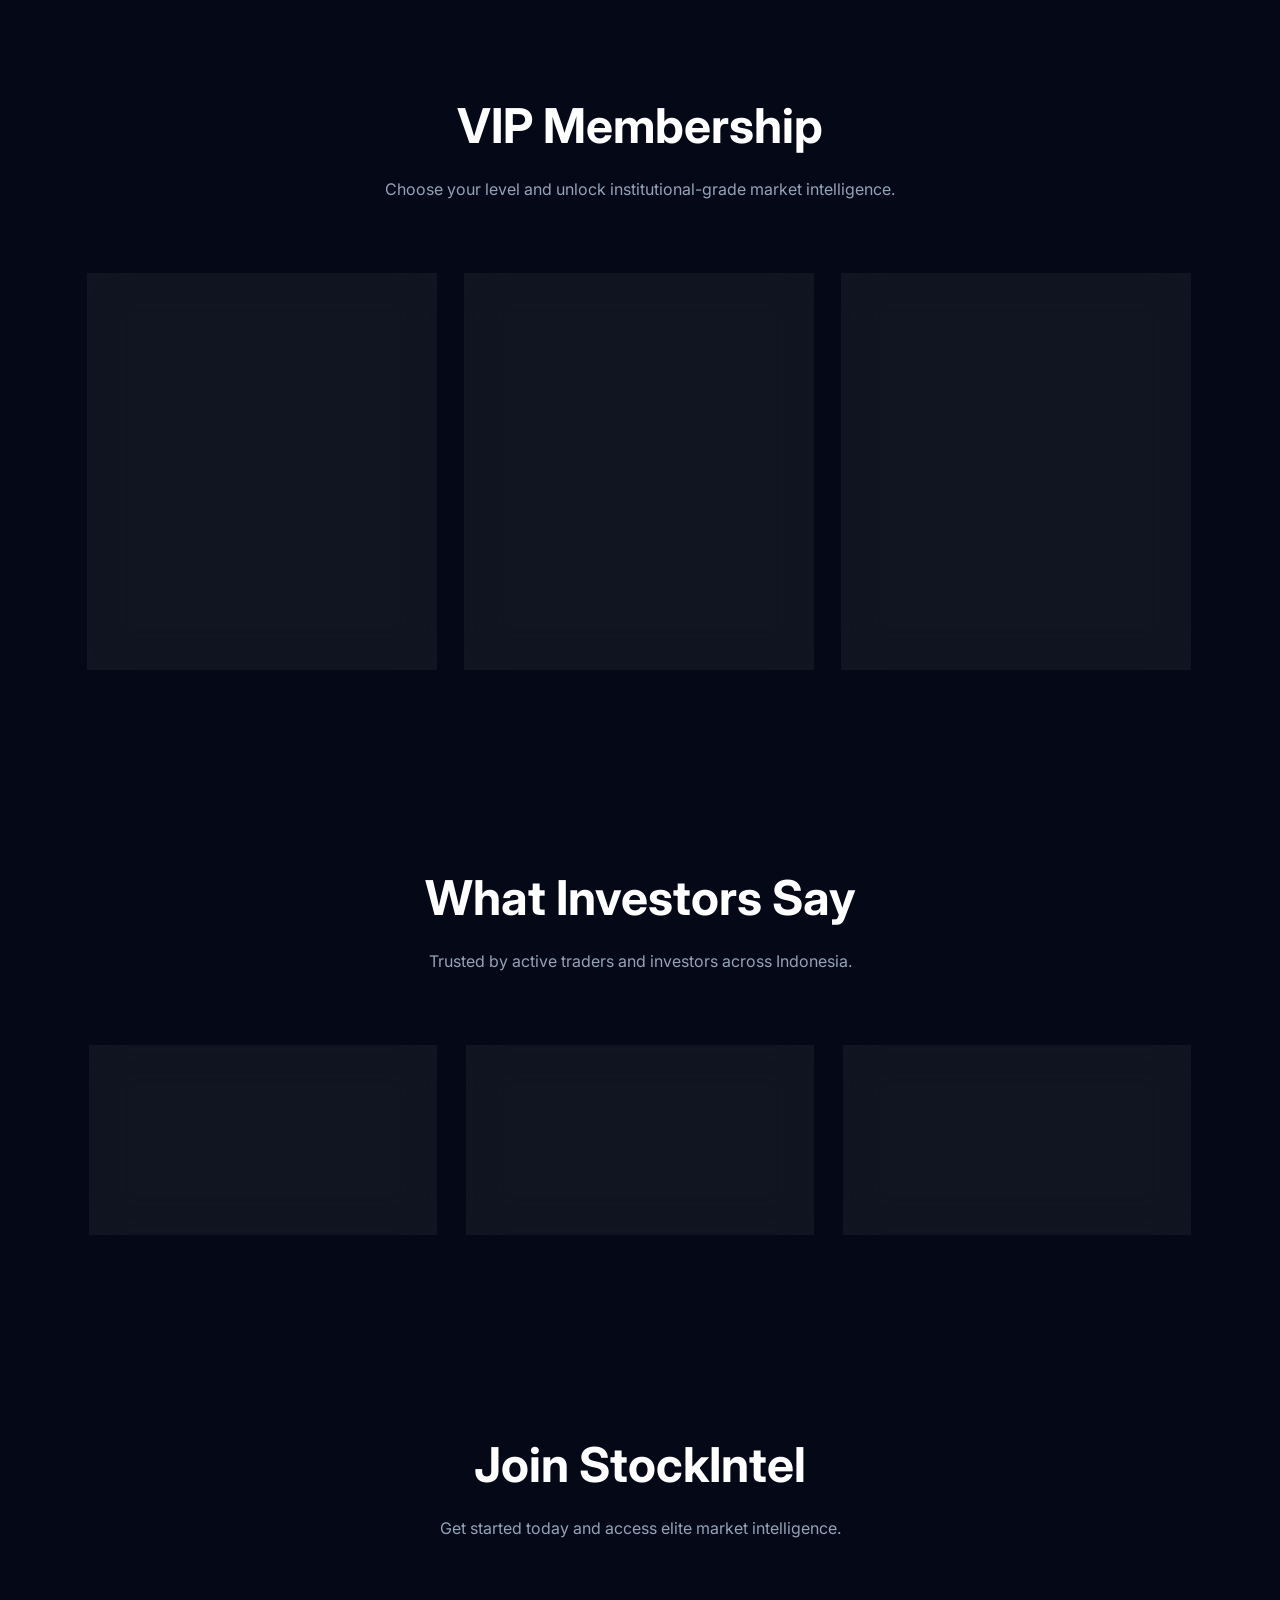
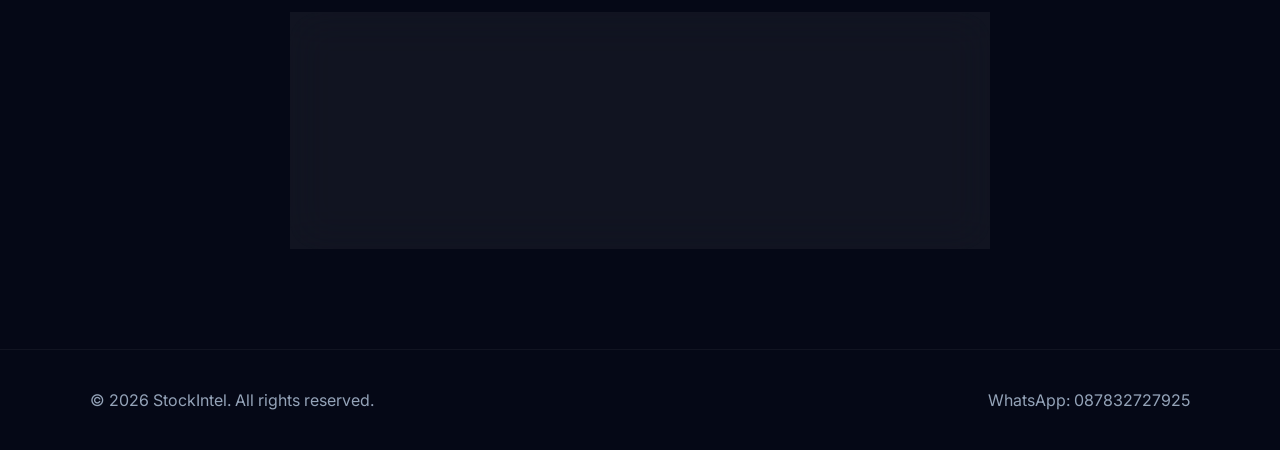
==== commit 63c87d41: "Update index.html" ====
--- a/index.html
+++ b/index.html
@@ -19,7 +19,7 @@
 <div class="bg-glow"></div>
 <div class="bg-glow2"></div>
 
-<nav>
+<header class="navbar">
 
 <div class="logo">
 <img src="logo.png">
@@ -40,15 +40,11 @@
 
 </nav>
 
-<div class="menu-toggle">☰</div>
-
-<a href="payment.html">
-<button class="nav-btn glow-btn">
+<a href="login.html" class="contact-btn">
 Join Elite
-</button>
 </a>
 
-</nav>
+</header>
 
 <section class="hero">
 
--- a/style.css
+++ b/style.css
@@ -591,3 +591,50 @@
 pointer-events:none;
 z-index:-1;
 }
+
+.menu-toggle{
+font-size:32px;
+cursor:pointer;
+color:white;
+display:none;
+}
+
+#mobileMenu{
+display:flex;
+gap:25px;
+}
+
+@media(max-width:768px){
+
+.menu-toggle{
+display:block;
+}
+
+#mobileMenu{
+position:absolute;
+top:80px;
+left:0;
+width:100%;
+background:#071224;
+flex-direction:column;
+padding:20px;
+display:none;
+border-top:1px solid rgba(255,255,255,.08);
+}
+
+#mobileMenu.active{
+display:flex;
+}
+
+#mobileMenu a{
+padding:12px 0;
+color:white;
+text-decoration:none;
+border-bottom:1px solid rgba(255,255,255,.05);
+}
+
+.contact-btn{
+display:none;
+}
+
+}
